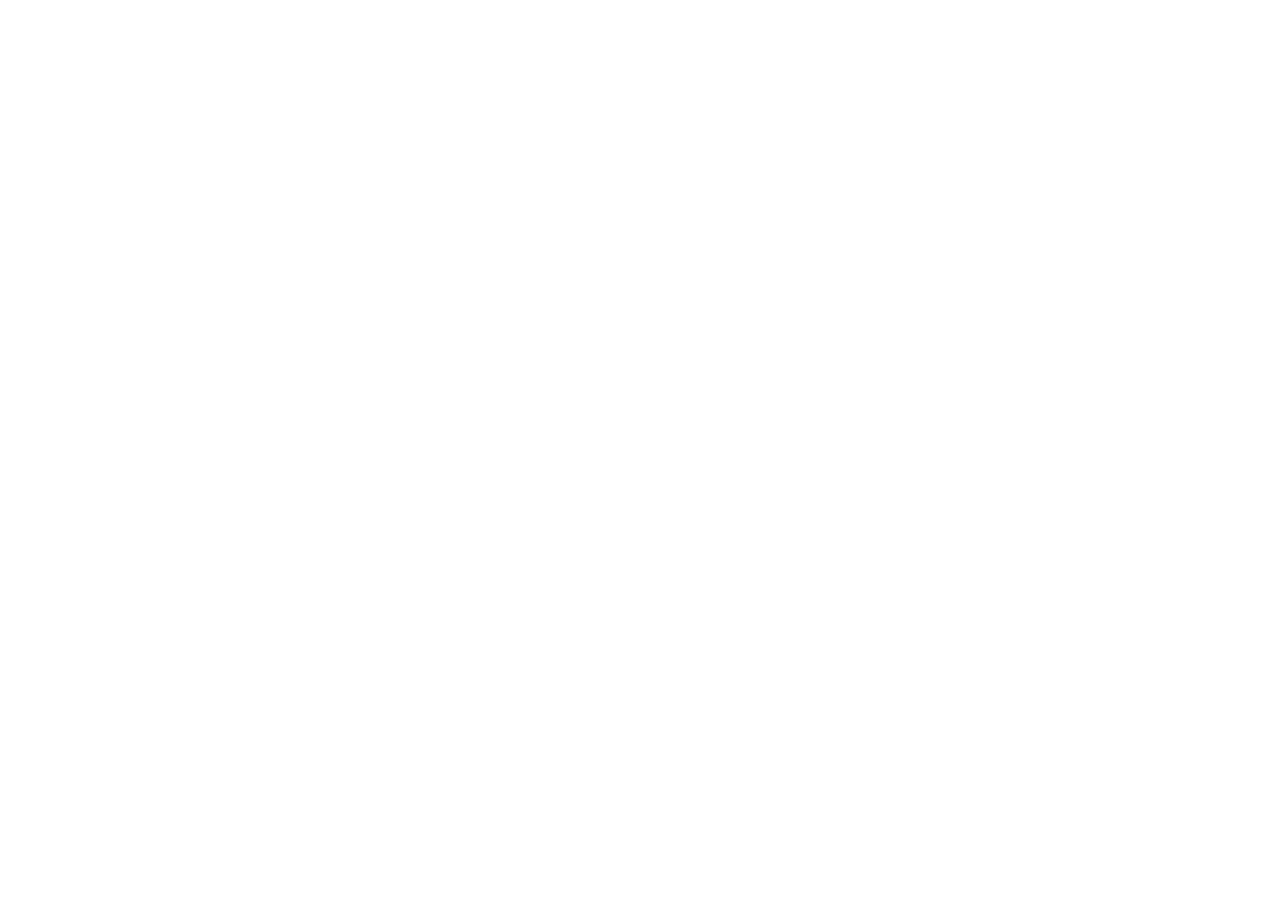
==== index.html @ 24c717ac "index-htmlt" ====
<!DOCTYPE html>
<html lang="en">
<head>
    <meta charset="UTF-8">
    <meta name="viewport" content="width=device-width, initial-scale=1.0">
    <title>first-assignment</title>
</head>
<body>
    
    <header></header>

    <main></main>
    <footer></footer>
    
</body>
</html>
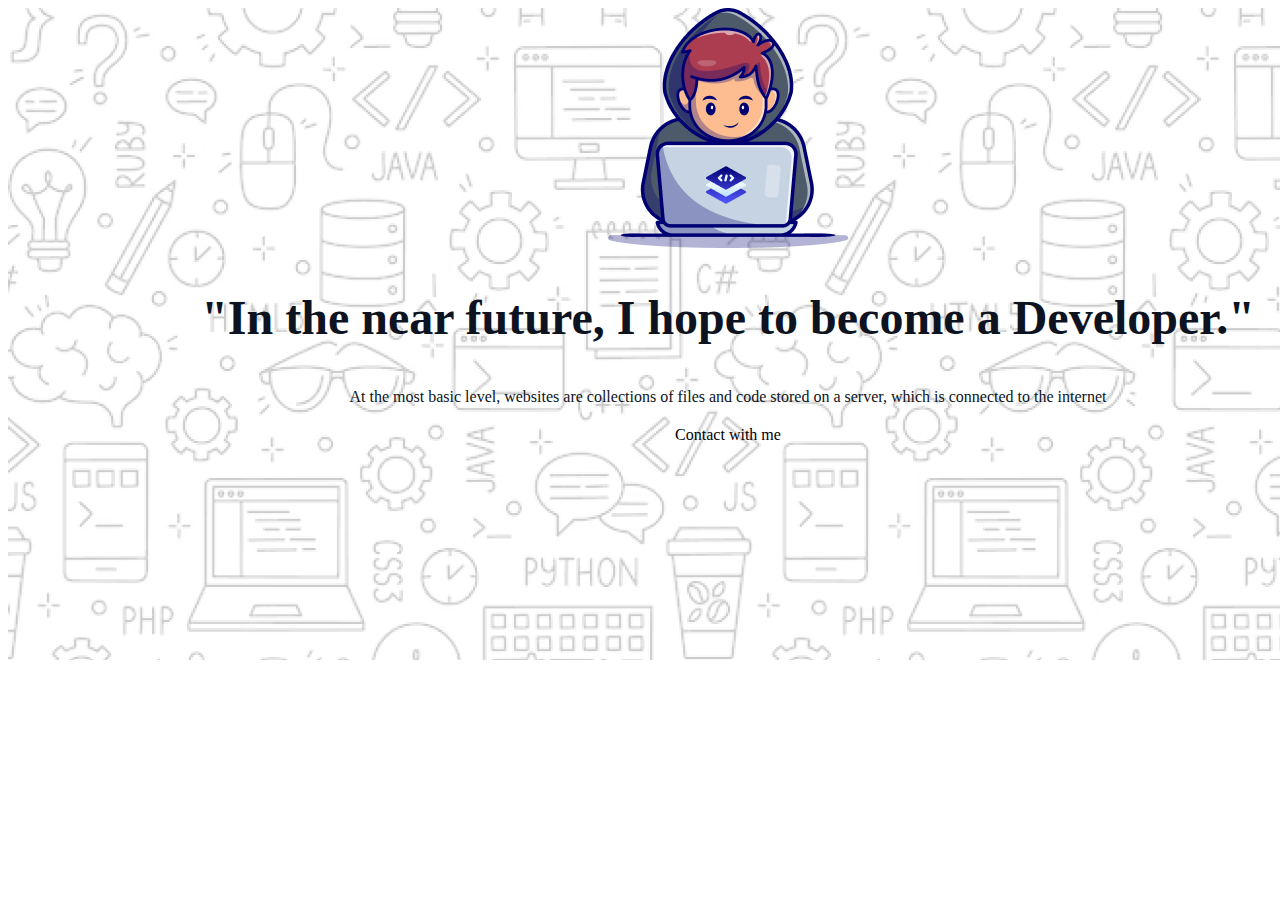
==== commit 250ab3ef: "header part" ====
--- a/index.html
+++ b/index.html
@@ -4,13 +4,38 @@
     <meta charset="UTF-8">
     <meta name="viewport" content="width=device-width, initial-scale=1.0">
     <title>first-assignment</title>
+    <link rel="stylesheet" href="style/styles.css">
 </head>
 <body>
     
-    <header></header>
+    <header>
+
+        <section class="header-container">
+            <div class="hd-content">
+                <div class="header-img">
+                    <img src="assets/Group.png" alt="">
+                </div>
+    
+                <div class="header-text">
+                    <h1 class="wani">"In the near future, I hope to become a Developer."</h1>
+                    <p class="riti">At the most basic level, websites are collections of files and code stored on a server, which is connected to the internet</p>
+                    
+
+                    
+    
+    
+                </div>
+                <div><buttonclass="btn">Contact with me </button></div>
+
+    
+            </div>
+            
+
+        </section>
+    </header>
 
     <main></main>
     <footer></footer>
-    
+
 </body>
 </html>--- a/style/styles.css
+++ b/style/styles.css
@@ -0,0 +1,51 @@
+.header-container{
+    width: 1440px;
+    height: 652px;
+    
+    background-image: url(../assets/Hero-bg.png);
+    background-position: center;
+    background-size: cover;
+    
+}
+.hd-content{
+    display: flex;
+    flex-direction: column;
+    justify-content: center;
+    align-items: center;
+
+}
+ 
+.wani{
+    color: rgb(13, 19, 33);
+font-family: Azeret Mono;
+font-size: 48px;
+font-weight: 800;
+line-height: 68px;
+letter-spacing: 0%;
+text-align: cente
+}
+.riti{
+    color: rgb(13, 19, 33);
+font-family: Azeret Mono;
+font-size: 16px;
+font-weight: 400;
+line-height: 26px;
+letter-spacing: 0%;
+text-align: center;
+}
+
+.btn{
+    
+position: static;
+width: 208px;
+height: 66px;
+border-radius: 8px;
+background: rgb(13, 19, 33);
+color:white;
+margin-top: 35px;
+
+}
+
+/* main */
+
+
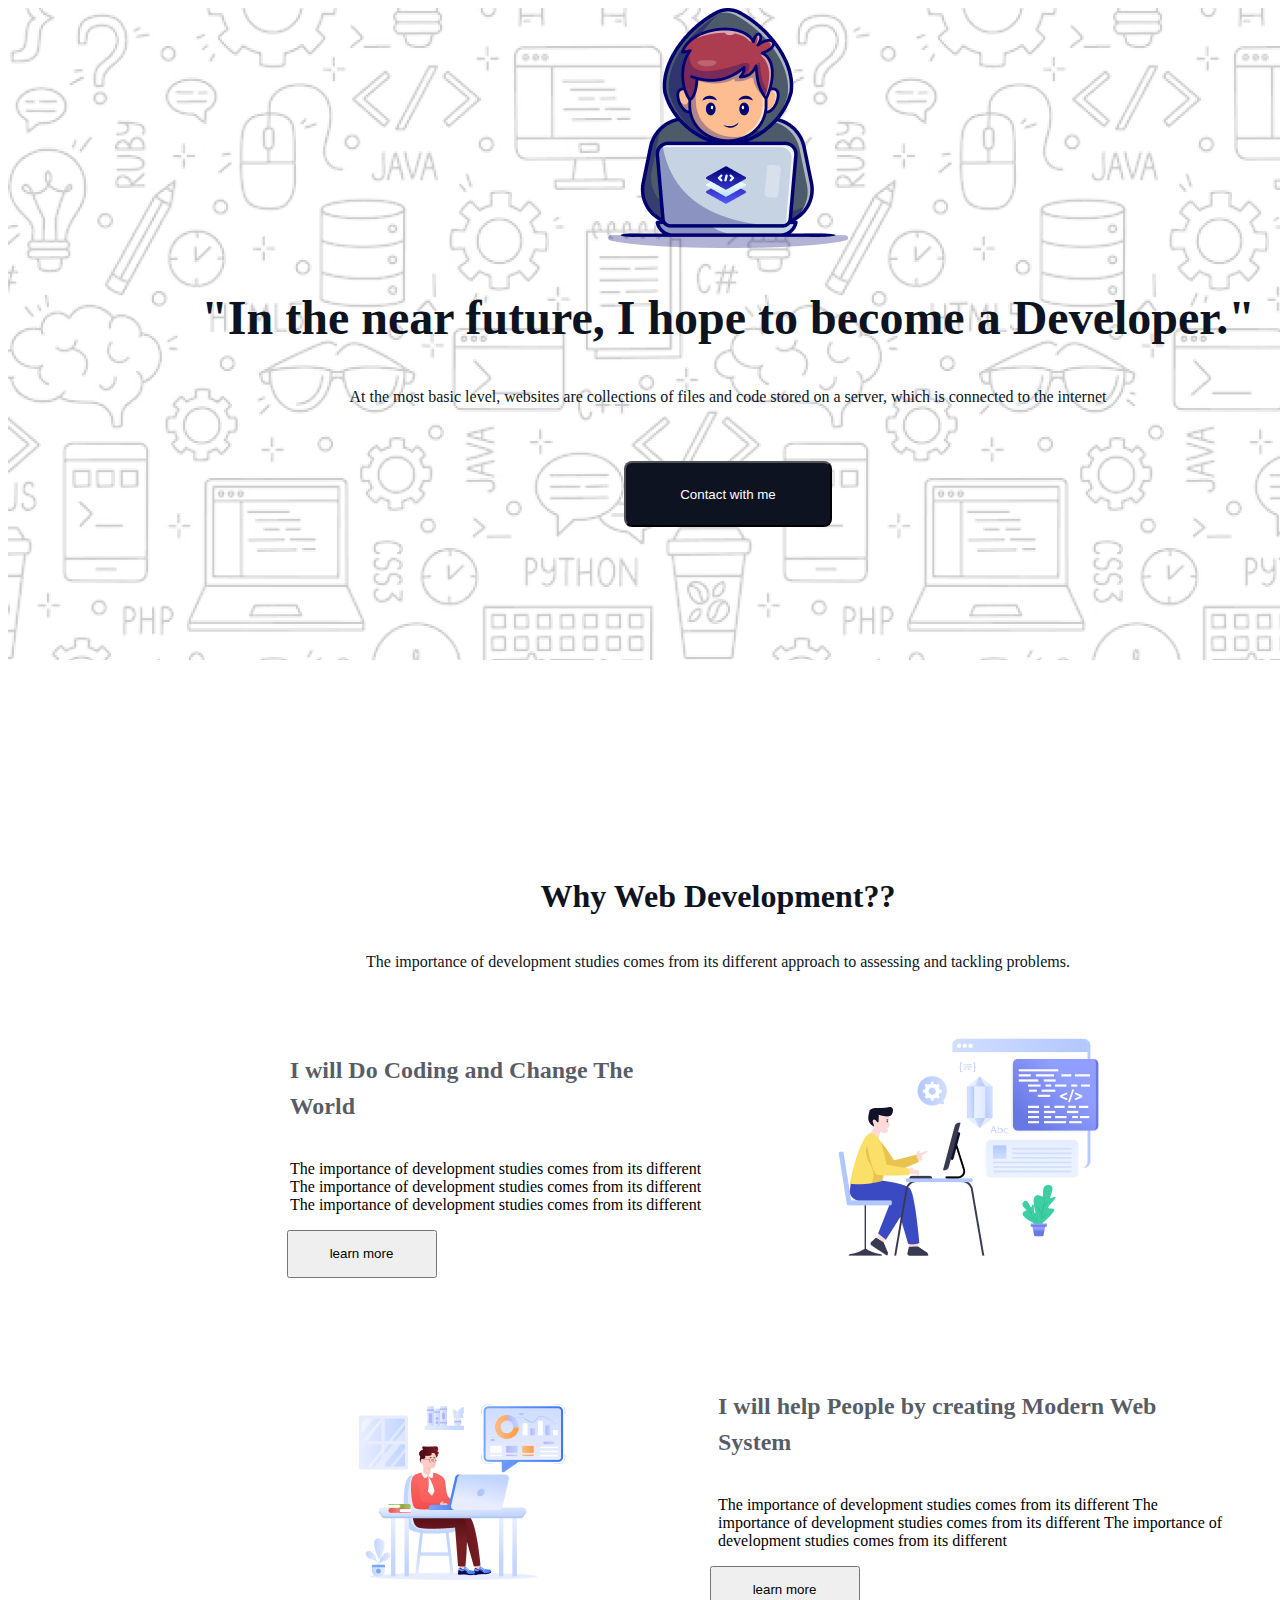
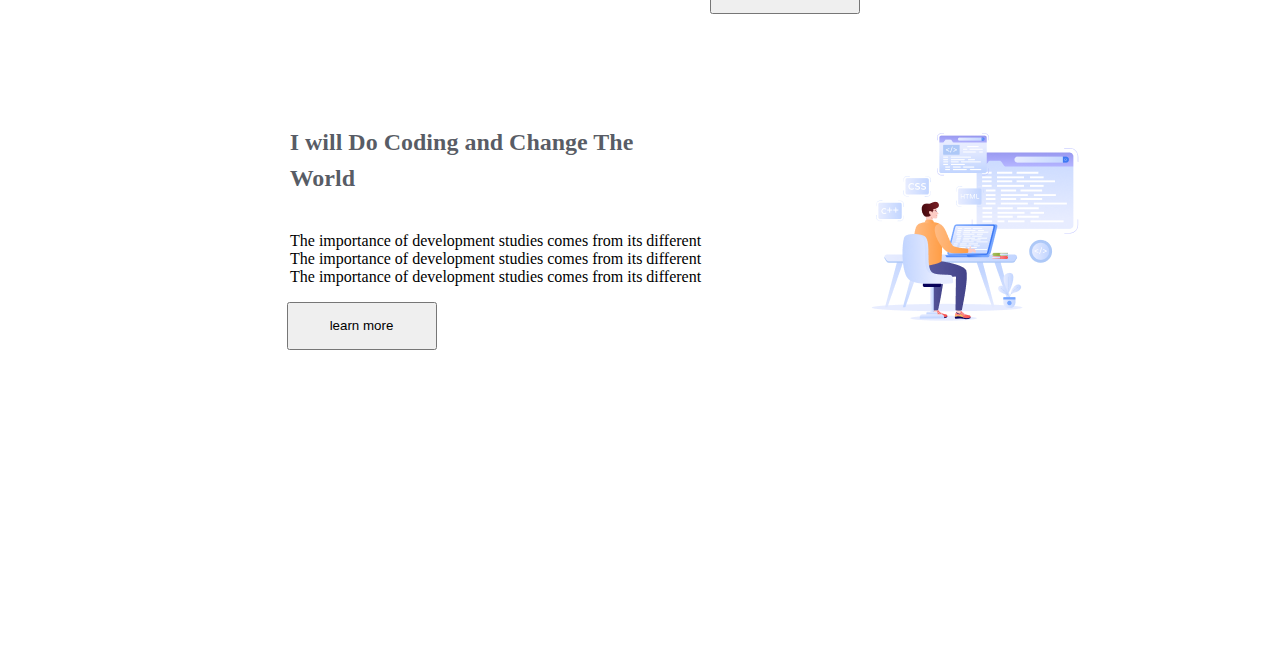
==== commit 5234111c: "main 1st part" ====
--- a/index.html
+++ b/index.html
@@ -25,7 +25,7 @@
     
     
                 </div>
-                <div><buttonclass="btn">Contact with me </button></div>
+                <div><button class="btn">Contact with me </button></div>
 
     
             </div>
@@ -34,7 +34,115 @@
         </section>
     </header>
 
-    <main></main>
+    <main>
+        <section class=" main-start">
+            <div class="development-container">
+                <div class="development-head">
+                    <div><h1 class="moon">Why Web Development??</h1>
+                    </div>
+                    <div><p class="hafsa">The importance of development studies comes from its different approach to assessing and tackling problems.</p>
+                    </div>
+                    
+                    
+                </div>
+
+
+                <div class="development-body">
+                    <div class="development-code">
+                        <div class="dev-code-text">
+                            <h2 class="htext">I will Do Coding and Change  The <br>World</h2>
+                            <p class="ptext">
+                                The importance of development  studies comes from its different 
+                                The importance of development  studies comes from its different 
+                                The importance of development  studies comes from its different  
+                            </p>
+                            <div><button class="btn2">learn more</button></div>
+
+                            
+
+                        </div>
+                        <div class="dev-code-img">
+                            <img src="assets/Layer_1.png" alt="">
+                        </div>
+
+
+                    </div>
+                    <div class="development-body">
+                        <div class="development-code">
+                            <div class="dev-code-text">
+                                <img src="assets/Group 3.png" alt="">
+                                
+    
+                            </div>
+                            <div class="web-code-text">
+                                <h2 class="hweb">I will help People by creating Modern Web System</h2>
+                                <p> The importance of development  studies comes from its different 
+                                    The importance of development  studies comes from its different 
+                                    The importance of development  studies comes from its different  
+                                </p>
+                               <div><button class="btn3">learn more</button></div>
+                                
+                            </div>
+    
+    
+                        </div>
+                        
+                        
+                        <div class="development-body">
+                    <div class="development-code">
+                        <div class="dev-code-text">
+                            <h2 class="htext">I will Do Coding and Change  The <br>World</h2>
+                            <p class="ptext">
+                                The importance of development  studies comes from its different 
+                                The importance of development  studies comes from its different 
+                                The importance of development  studies comes from its different  
+                            </p>
+                            <div><button class="btn2">learn more</button></div>
+
+                            
+
+                        </div>
+                        <div class="dev-code-img">
+                            <img src="assets/Group 4.png" alt="">
+                        </div>
+                    
+
+
+                 
+
+
+
+                </div>
+                
+
+               
+               
+
+
+
+                
+
+
+
+            
+             </div>
+
+
+            
+
+
+
+
+
+
+        </section>
+
+
+        
+        
+
+
+    </main>
     <footer></footer>
 
 </body>
--- a/style/styles.css
+++ b/style/styles.css
@@ -48,4 +48,147 @@
 
 /* main */
 
+.development-container{
+    
+/* border: 2px solid red; */
+position: absolute;
+width: 1140px;
+height: 1393px;
+left: 148px;
+right: 152px;
+top: 857px;
+bottom: 2995px;
 
+}
+.main-start{
+display: flex;
+flex-direction: row;
+justify-content: flex-start;
+align-items: center;
+padding: 80px 97px 80px 97px;
+}
+
+.development-head{
+    display: flex;
+    flex-direction: column;
+    justify-content: center;
+    align-items: center;
+}
+.moon {color: rgb(13, 19, 33);
+font-family: Azeret Mono;
+font-size: 32px;
+font-weight: 800;
+line-height: 37px;}
+
+.hafsa{
+color: rgb(13, 19, 33);
+font-family: Azeret Mono;
+font-size: 16px;
+font-weight: 400;
+}
+
+.development-body{
+    width: 1140px;
+    height: 336px;
+    /* border: 2px solid red; */
+    
+    
+
+
+}
+
+.development-code{
+    /* border: 2px solid red; */
+    display: flex;
+    width: 90%;
+    margin: 0% auto;
+   
+}
+.dev-code-text{
+    width: 50%;
+    /* border: 2px solid red; */
+    height: 336px;
+    display: flex;
+    flex-direction: column;
+    justify-content: center;
+    align-items: center;
+}
+
+.dev-code-img{
+
+    width: 50%;
+   
+    height: 336px;
+    display: flex;
+    flex-direction: column;
+    justify-content: center;
+    align-items: center;
+}
+.ptext{
+    margin-left: 85px;
+    
+}
+.htext{
+color: rgba(13, 19, 33, 0.7);
+font-family: Azeret Mono;
+font-size: 24px;
+font-weight: 700;
+line-height: 36px;
+letter-spacing: 0%;
+text-align: left;
+}
+
+.btn2{
+position: static;
+width: 150px;
+height: 48px;
+display: flex;
+flex-direction: row;
+justify-content: center;
+align-items: center;
+padding: 12px 20px 12px 20px;
+flex: none;
+order: 1;
+flex-grow: 0;
+margin-right: 200px;
+
+}
+
+.web-code-text{
+    width: 50%;
+    /* border: 2px solid red; */
+    height: 336px;
+    display: flex;
+    flex-direction: column;
+    justify-content: center;
+    align-items: center;
+}
+.btn3{
+    position: static;
+width: 150px;
+height: 48px;
+display: flex;
+flex-direction: row;
+justify-content: center;
+align-items: center;
+padding: 12px 20px 12px 20px;
+flex: none;
+order: 1;
+flex-grow: 0;
+margin-right:380px;
+}
+
+.hweb{
+ color: rgba(13, 19, 33, 0.7);
+font-family: Azeret Mono;
+font-size: 24px;
+font-weight: 700;
+line-height: 36px;
+letter-spacing: 0%;
+text-align: left;
+}
+
+
+
+
+
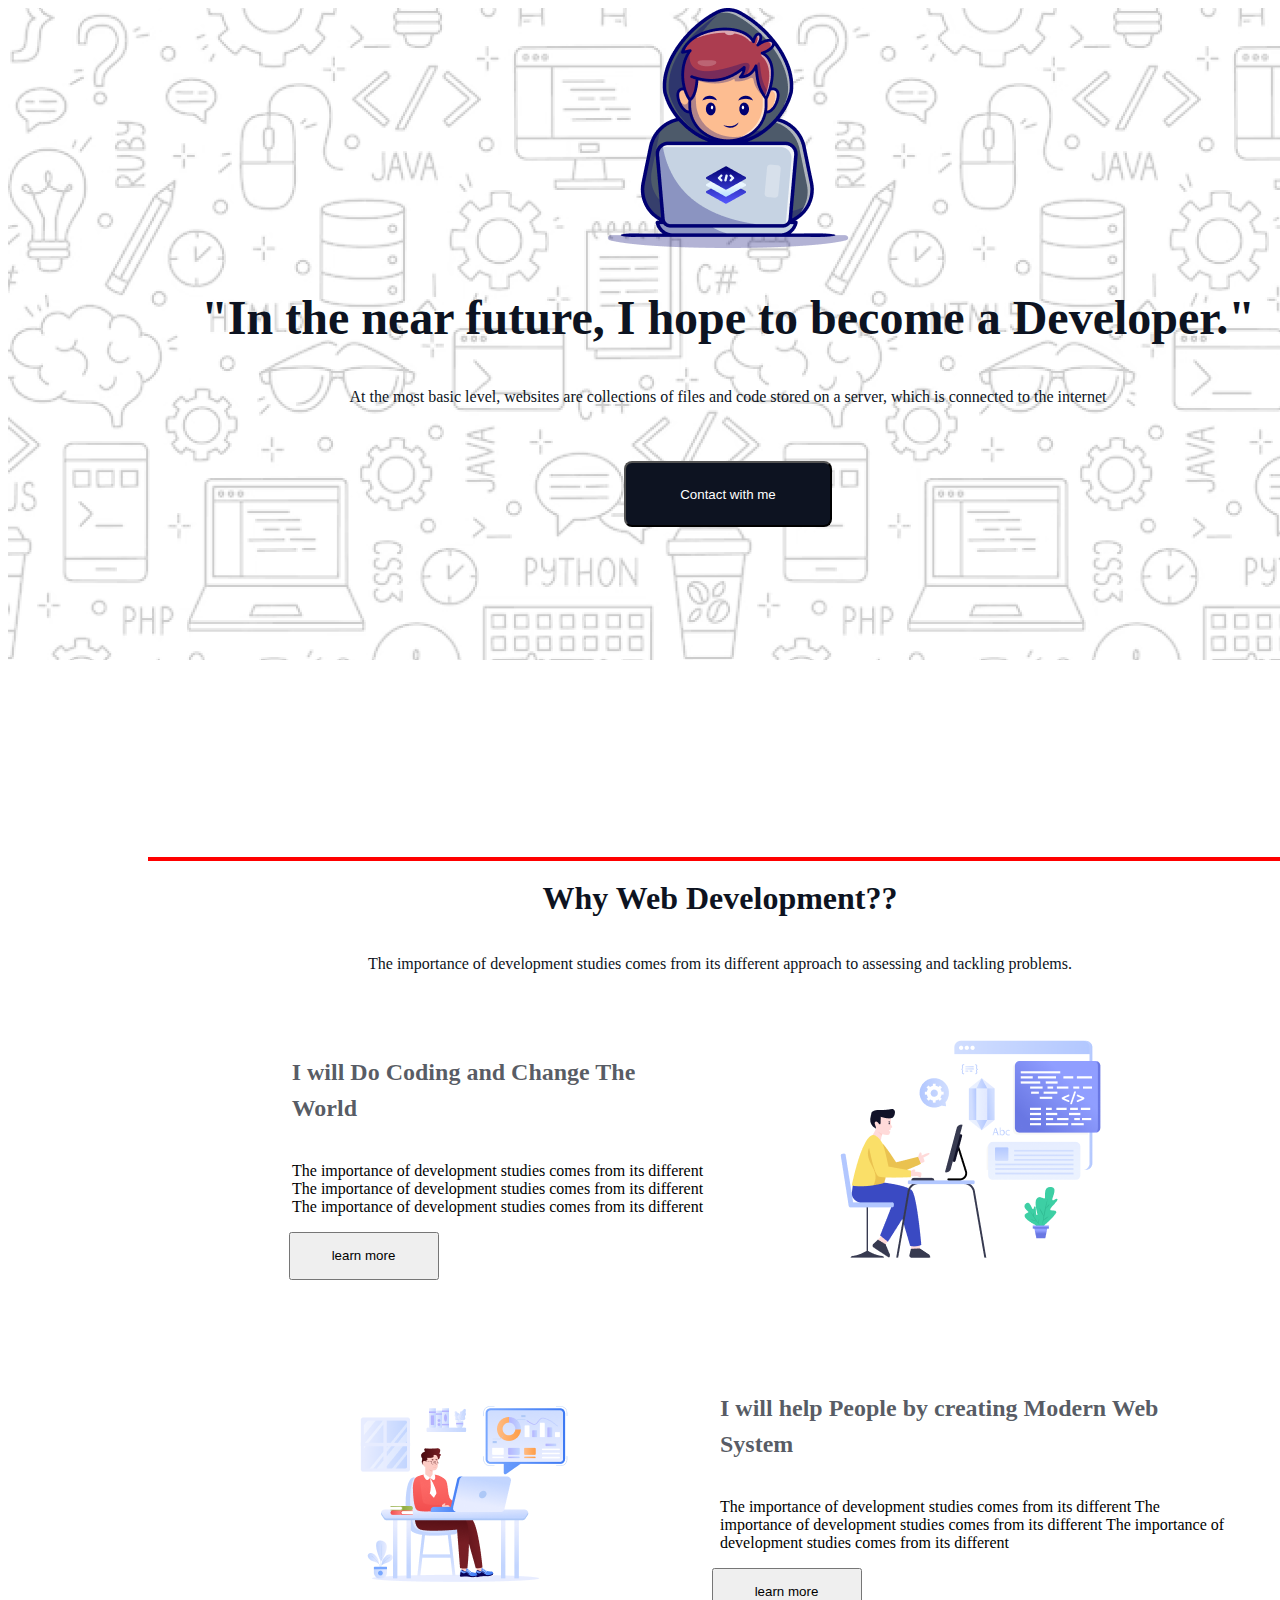
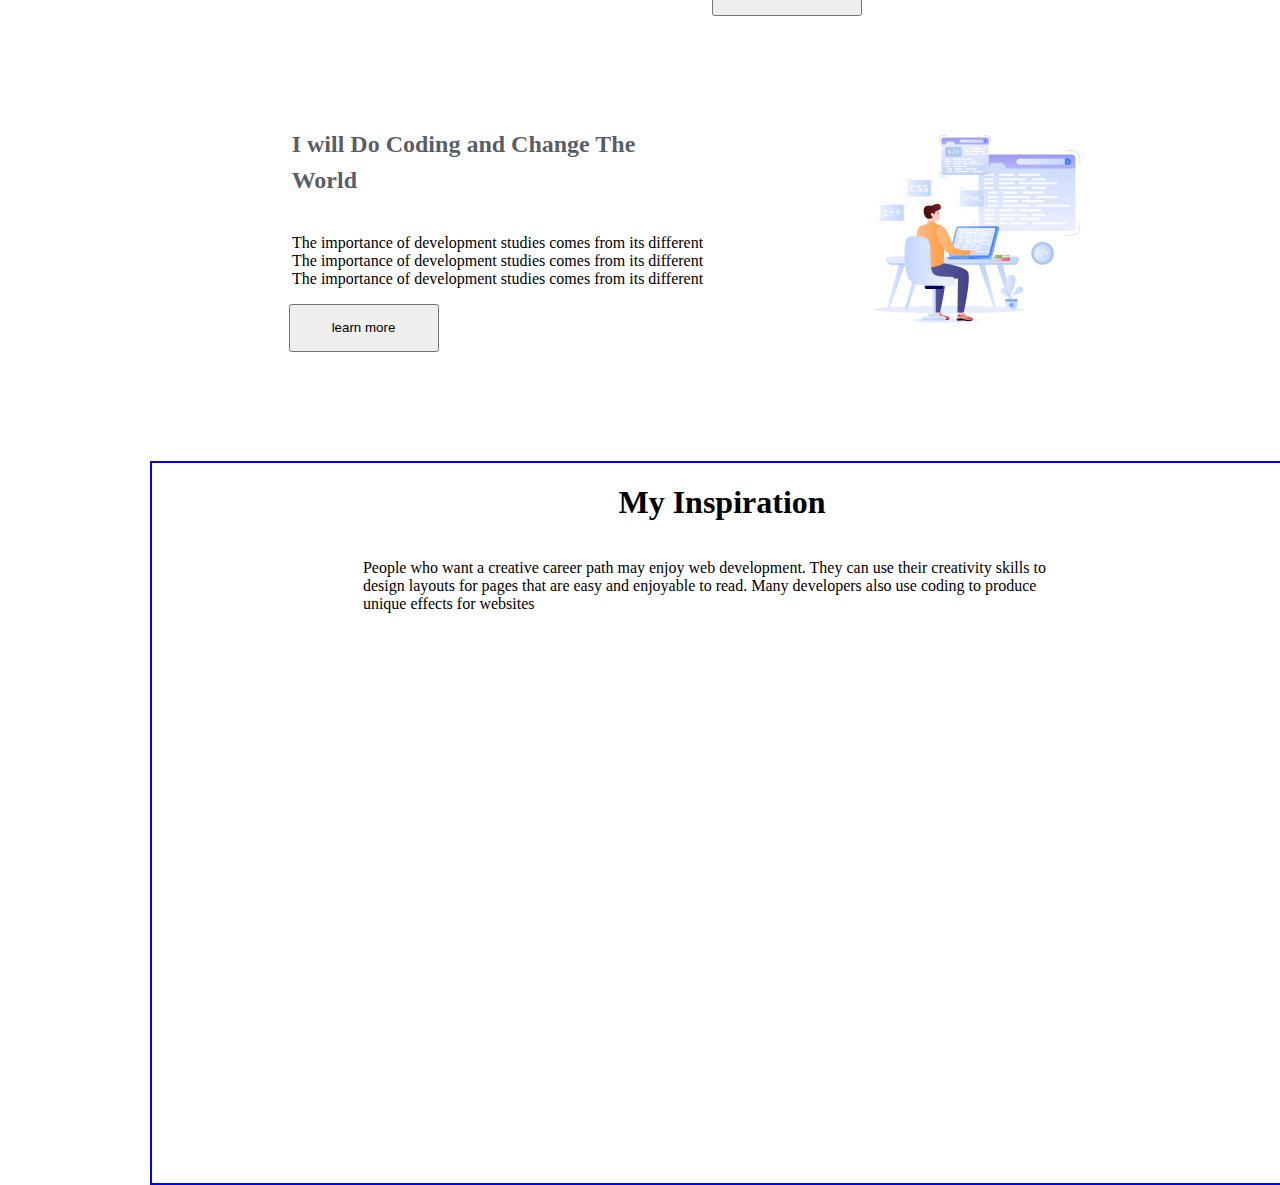
==== commit 59d2dd00: "2nd  part" ====
--- a/index.html
+++ b/index.html
@@ -35,7 +35,7 @@
     </header>
 
     <main>
-        <section class=" main-start">
+        <section class="maain-start">
             <div class="development-container">
                 <div class="development-head">
                     <div><h1 class="moon">Why Web Development??</h1>
@@ -115,35 +115,64 @@
                 </div>
                 
 
-               
-               
 
+           
+           
 
-
-                
-
-
-
-            
-             </div>
 
 
             
 
 
 
+        
+         </div>
+
+        </div>
+
+
+        <div class="second-inspiration-container">
+            <div class="inspiration-container">
+                <div class="inspiration-text">
+                     <div><h1>
+                        My Inspiration
+                     </h1></div>
+                     <div> <p>People who want a creative career path may enjoy web development. They can use their creativity skills to design layouts for pages that are easy and enjoyable to read. Many developers also use coding to produce unique effects for websites</p>
+                     </div>
+                     
+                </div>
+
+                <div> <iframe width="1076" height="550" src="https://www.youtube.com/embed/5O5e0nnVulY?si=J4lyTg7UETL6Ps4b" title="YouTube video player" frameborder="0" allow="accelerometer; autoplay; clipboard-write; encrypted-media; gyroscope; picture-in-picture; web-share" referrerpolicy="strict-origin-when-cross-origin" allowfullscreen></iframe></div>
+
+
+            </div>
+            
 
 
 
-        </section>
+        </div>
+
 
 
         
+
         
 
 
+
+
+    
+
+
+
+    </section>
+    
+    
+
+
     </main>
-    <footer></footer>
+            
+  <footer></footer>
 
 </body>
 </html>--- a/style/styles.css
+++ b/style/styles.css
@@ -50,17 +50,17 @@
 
 .development-container{
     
-/* border: 2px solid red; */
+border: 2px solid red;
 position: absolute;
 width: 1140px;
-height: 1393px;
+/* height: 1393px; */
 left: 148px;
 right: 152px;
 top: 857px;
 bottom: 2995px;
 
 }
-.main-start{
+.maain-start{
 display: flex;
 flex-direction: row;
 justify-content: flex-start;
@@ -188,7 +188,32 @@
 text-align: left;
 }
 
-
-
-
-
+.second-inspiration-container{
+    margin-top: 400px;
+    width: 1140px;
+
+border: 2px solid blue;
+}
+
+.inspiration-text{
+display: flex;
+
+flex-direction: column;
+justify-content: center;
+align-items: center;
+width: 70%;
+ margin: 0% auto;
+   
+
+}
+
+.inspiration-container{
+    display: flex;
+    flex-direction: column;
+justify-content: center;
+align-items: center;
+
+    width: 90%;
+
+ margin: 0% auto;
+}
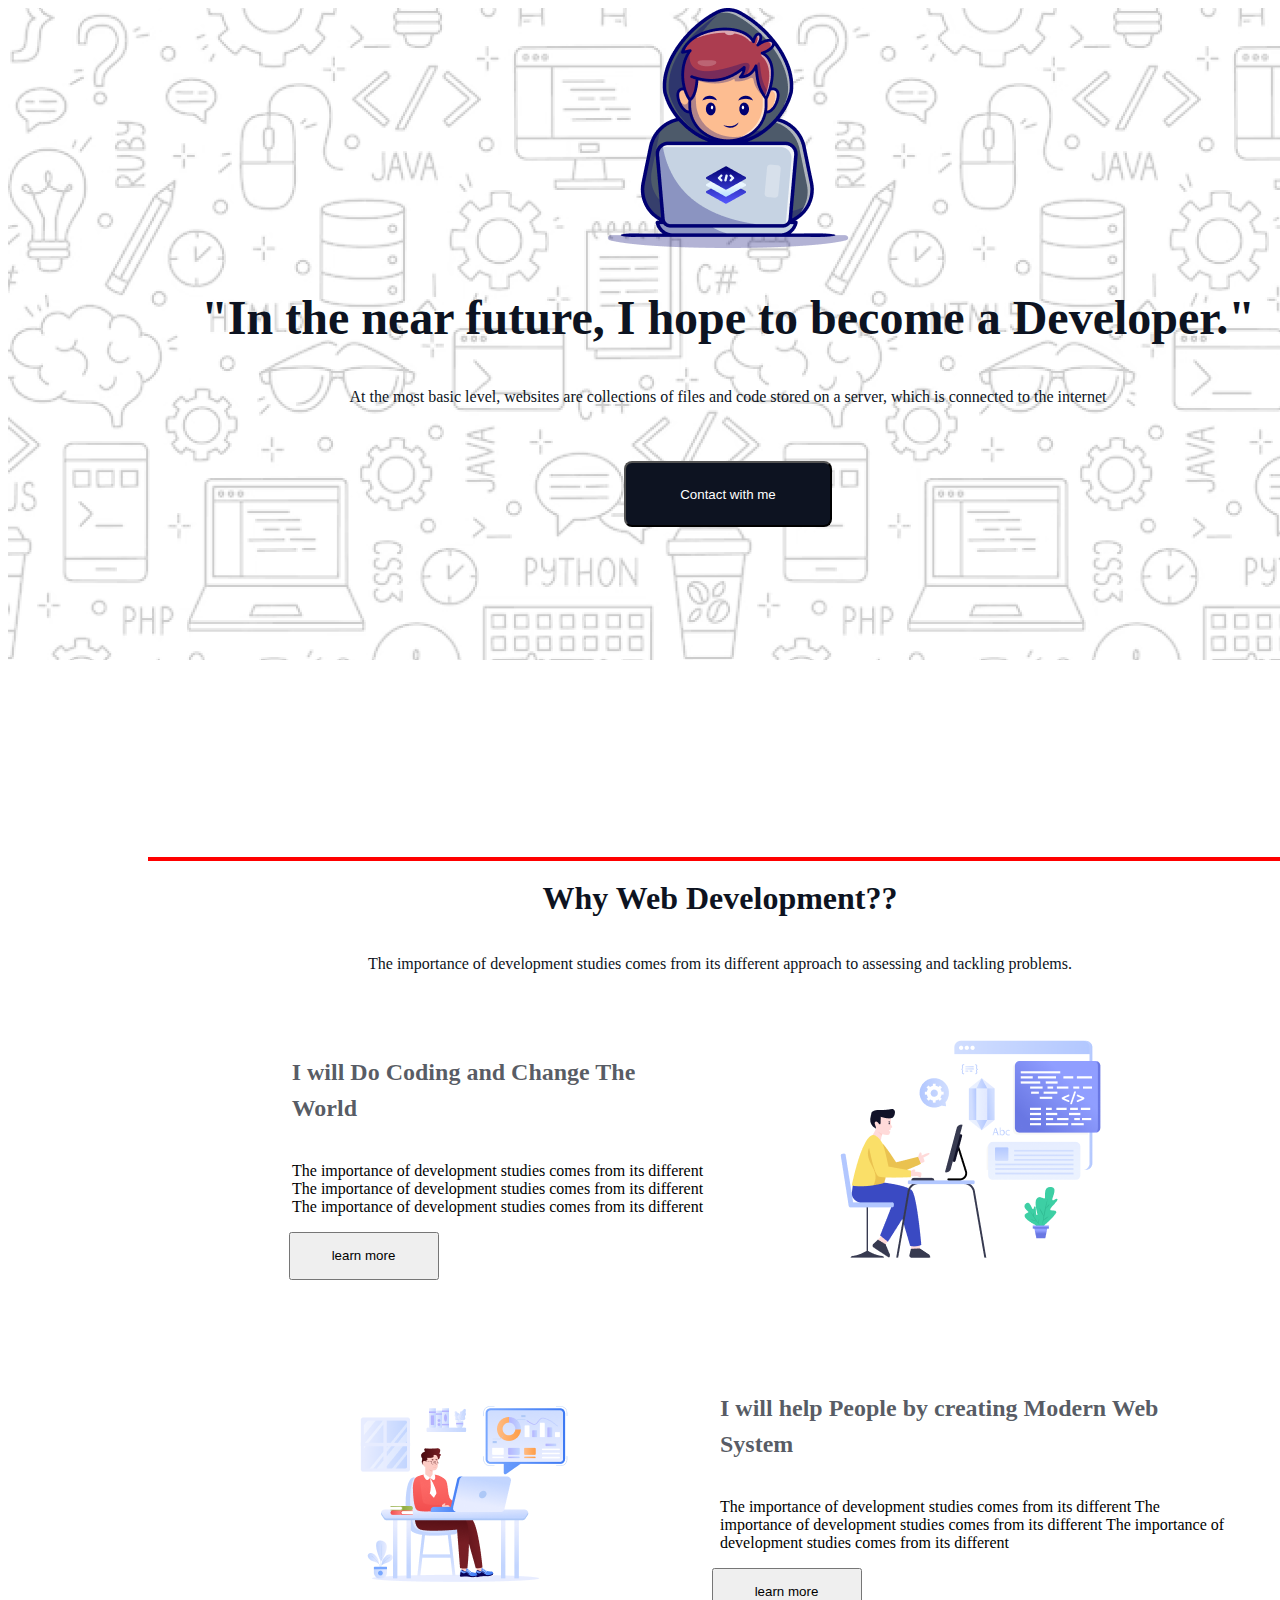
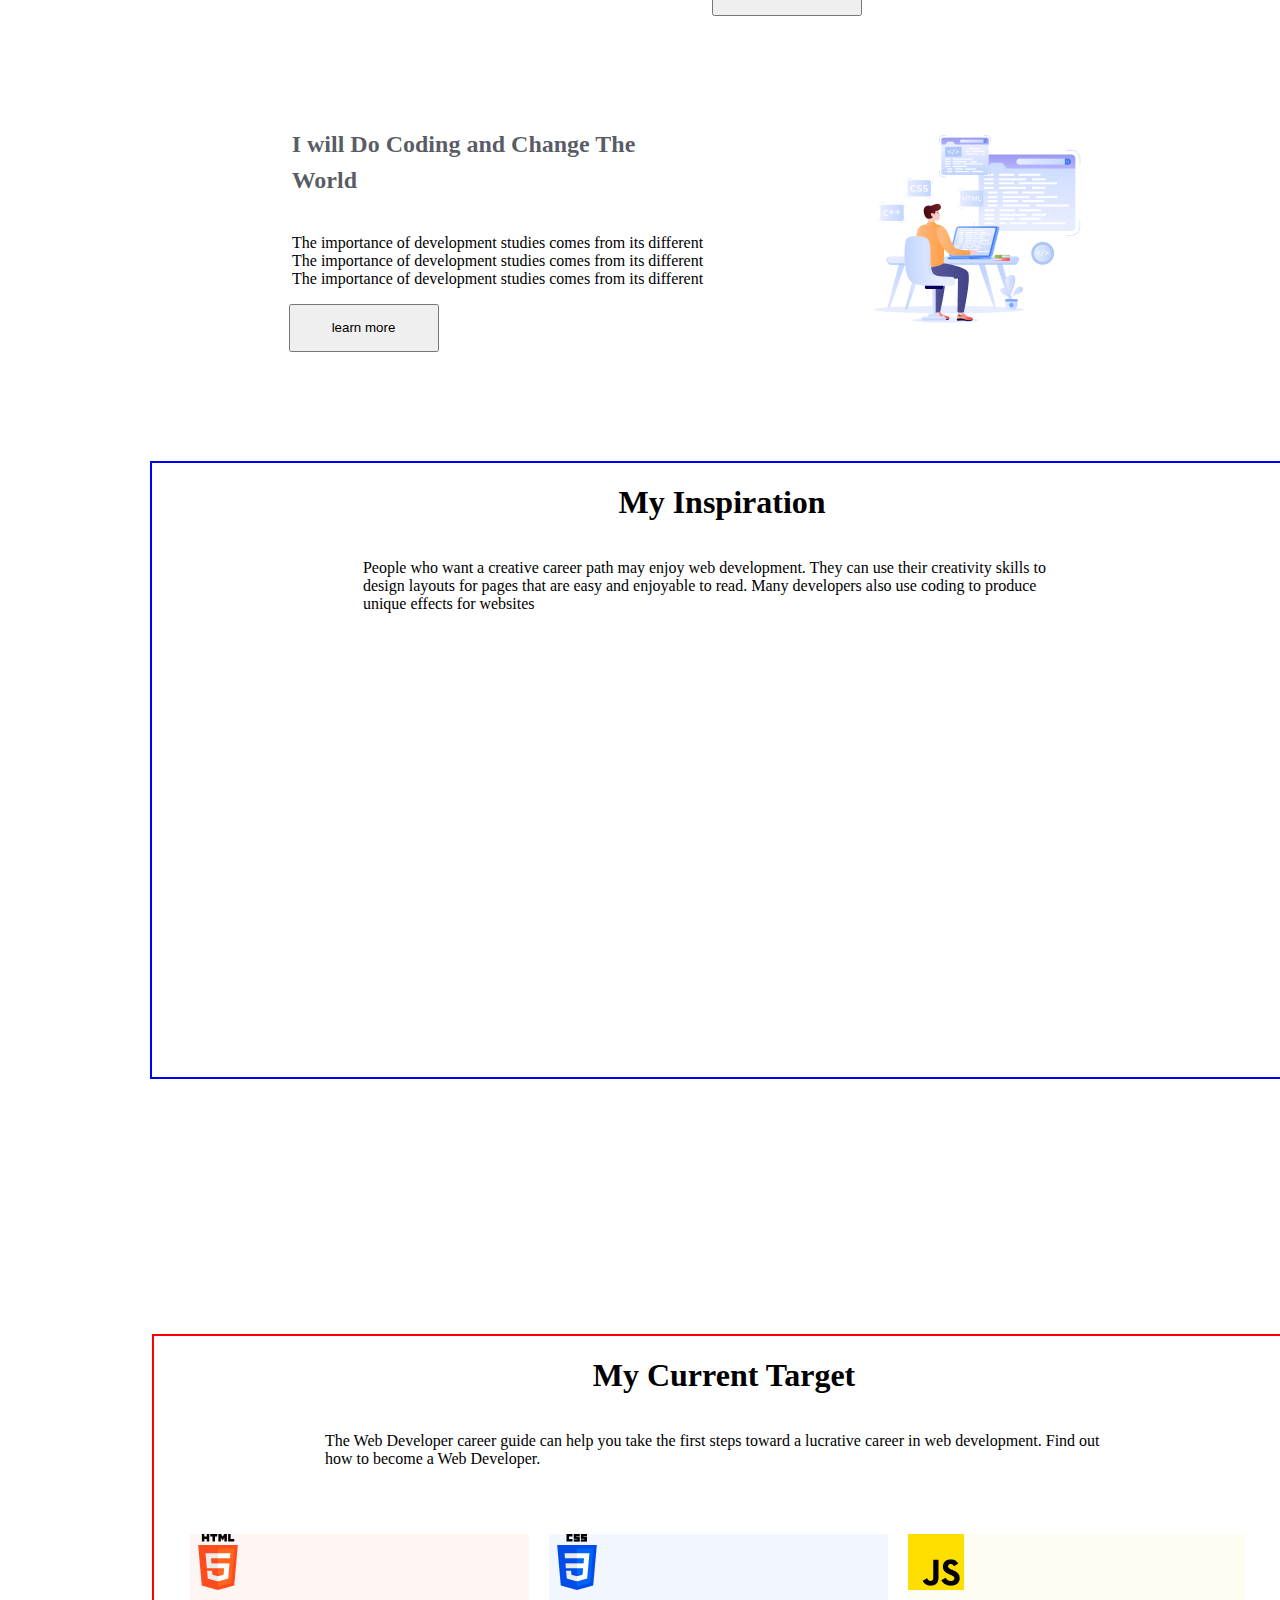
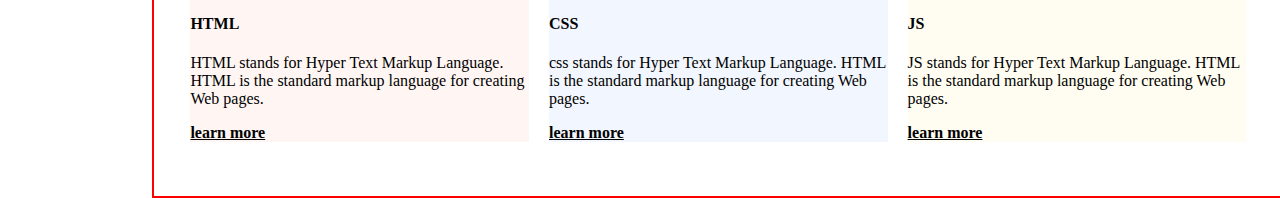
==== commit 27bdc896: "3rd  part" ====
--- a/index.html
+++ b/index.html
@@ -146,6 +146,52 @@
 
 
             </div>
+
+
+            <div class="third-my-target">
+                <div class="my-targer-container">
+                    <div class="my-targer-text">
+                        <div><h1>My Current Target</h1></div>
+                        <div><p>The Web Developer career guide can help you take the first steps toward a lucrative career in web development. Find out how to become a Web Developer.</p></div>
+
+                        
+
+                    </div>
+
+
+
+                    <div class="target-skill-container">
+                        <div class="skill1">
+                            <img src="assets/html.png" alt="">
+                            <h4 class="skill-title"> HTML</h4>
+                            <p class="skill-description"> HTML stands for Hyper Text Markup Language. HTML is the standard markup language for creating Web pages.</p>
+                            <a class="learn" href="learn more">learn more</a>
+
+                        </div>
+                        <div class="skill2">
+                            <img src="assets/css.png" alt="">
+                            <h4 class="skill-title">CSS</h4>
+                            <p class="skill-description">css stands for Hyper Text Markup Language. HTML is the standard markup language for creating Web pages.</p>
+                            <a class="learn" href="learn more">learn more</a>
+                        </div>
+                        <div class="skill3">
+                            <img src="assets/js.png" alt="">
+                            <h4 class="skill-title">JS</h4>
+                            <p class="skill-description">JS stands for Hyper Text Markup Language. HTML is the standard markup language for creating Web pages.</p>
+                            <a class="learn" href="learn more">learn more</a>
+                        </div>
+
+
+                    </div>
+
+                </div>
+
+
+
+            </div>
+
+
+            <!-- <div class="need-support"></div> -->
             
 
 
--- a/style/styles.css
+++ b/style/styles.css
@@ -191,6 +191,7 @@
 .second-inspiration-container{
     margin-top: 400px;
     width: 1140px;
+    height: 614px;
 
 border: 2px solid blue;
 }
@@ -217,3 +218,57 @@
 
  margin: 0% auto;
 }
+
+
+/* 3rd-my-target-part */
+
+.third-my-target{
+    margin-top: 151px;
+    width: 1140px;
+    height: 460px;
+    border: 2px solid red;
+
+}
+.my-targer-text{
+display: flex;
+
+flex-direction: column;
+justify-content: center;
+align-items: center;
+width: 70%;
+ margin: 0% auto;
+
+}
+.target-skill-container{
+   margin-top:50px;
+    display: flex;
+    width: 99%;
+    margin: 0%, auto;
+    gap: 20px;
+    flex-direction: row;
+    justify-content: center;
+    align-items: center;
+}
+.skill1{
+    width: 30%;
+    /* border:  2px solid red; */
+    background-color: rgba(255, 76, 30, 0.05);;
+      
+}
+.skill2{
+    width: 30%;
+    /* border:  2px solid red; */
+    background-color: rgba(0, 76, 232, 0.05);;
+    
+}
+.skill3{
+    width: 30%;
+    /* border:  2px solid red; */
+    background-color: rgba(255, 223, 0, 0.05);
+    
+}
+.learn{
+    color: black;
+    font-weight: bold;
+}
+
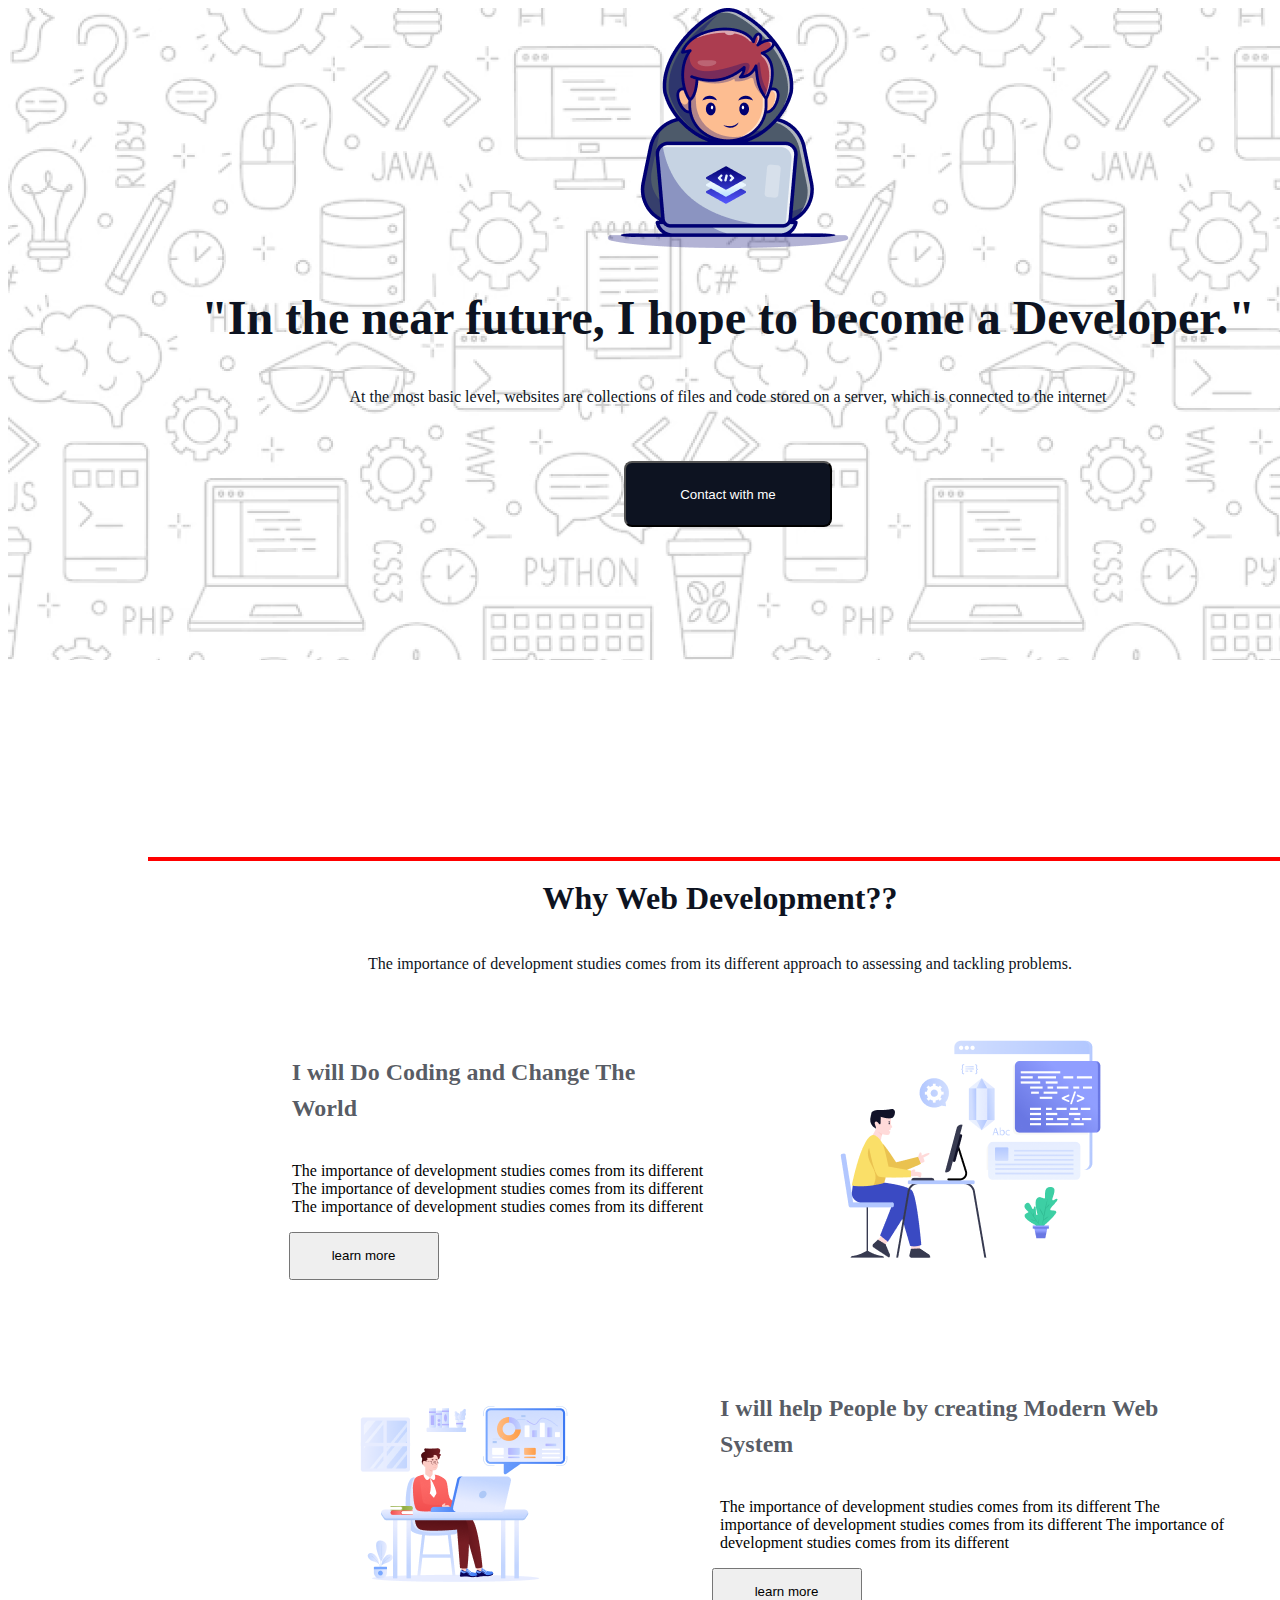
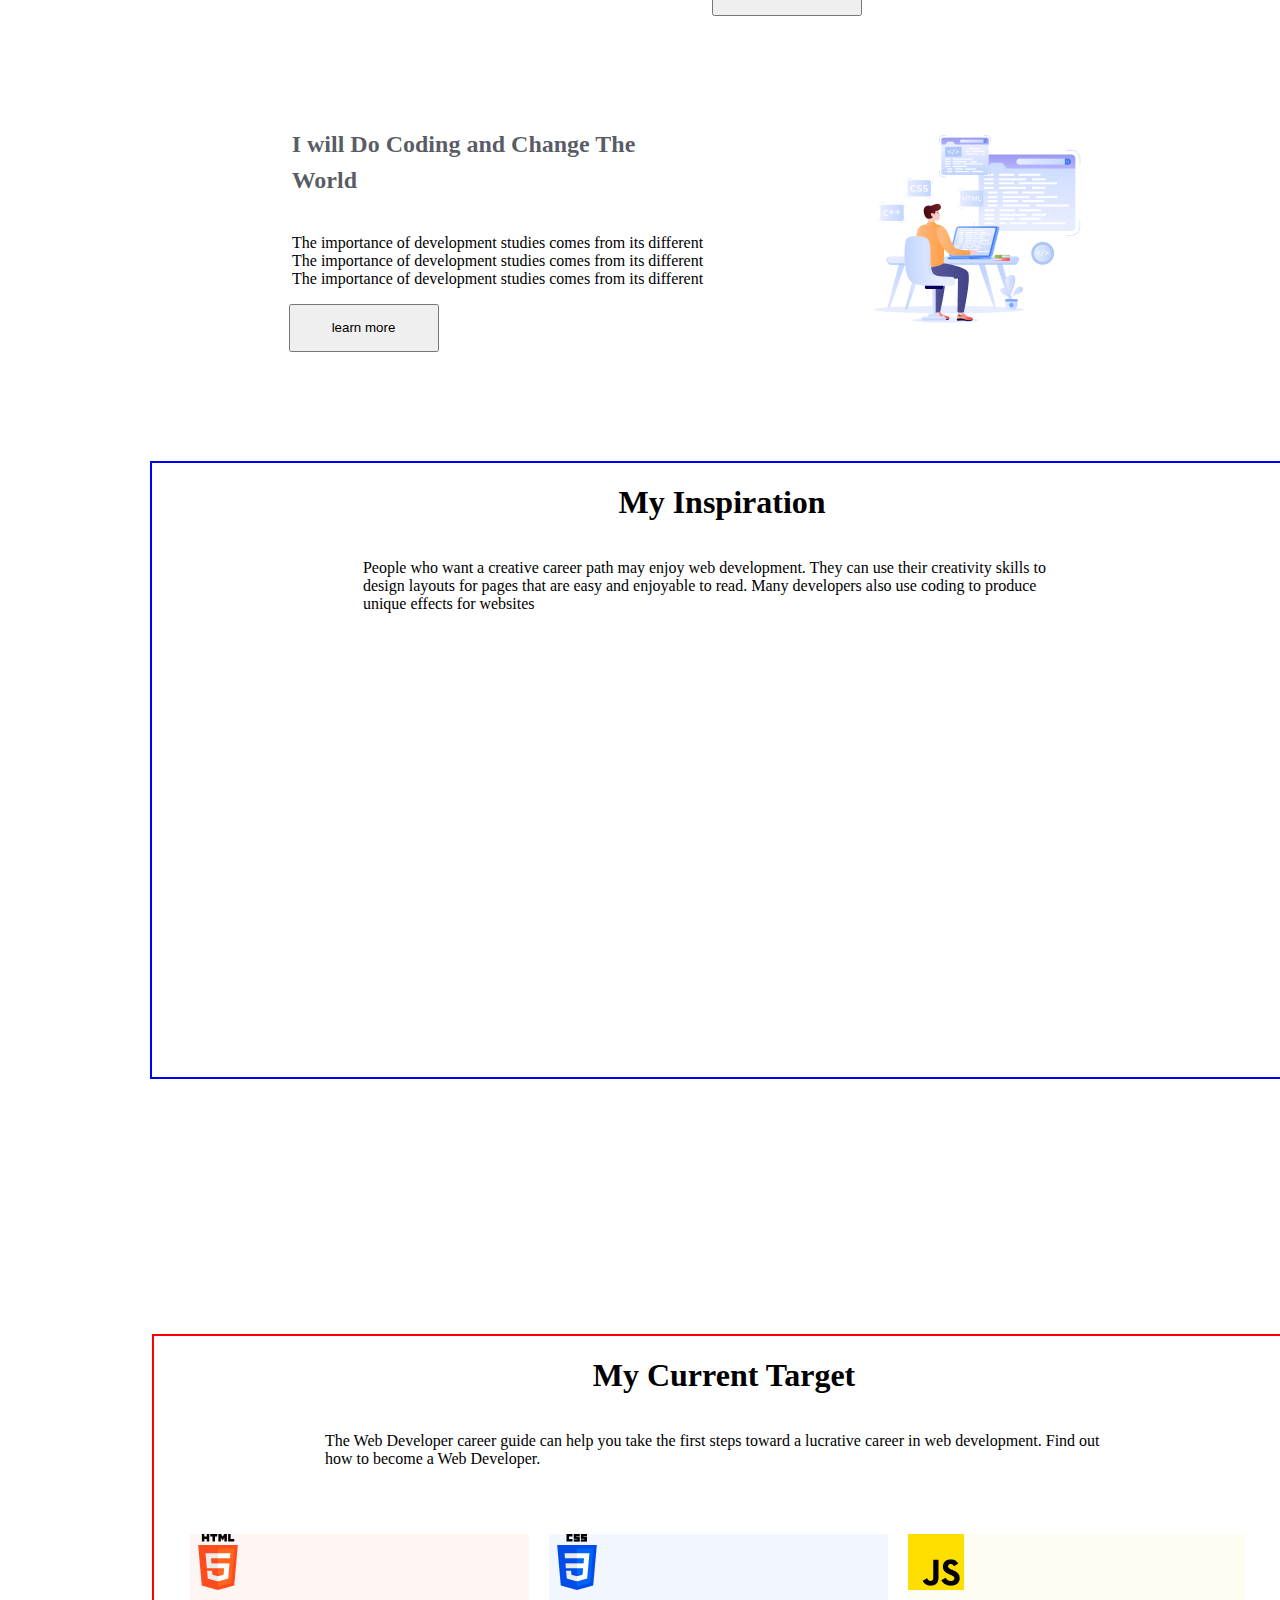
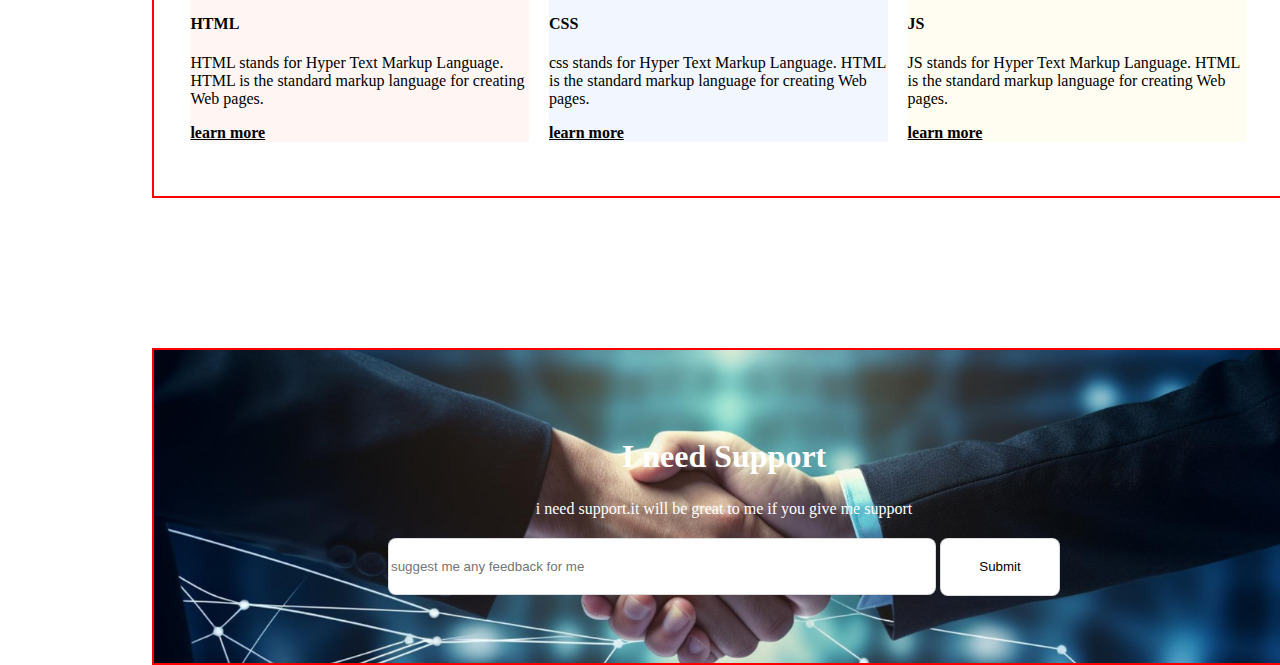
==== commit b5783c97: "4th  part" ====
--- a/index.html
+++ b/index.html
@@ -191,7 +191,33 @@
             </div>
 
 
-            <!-- <div class="need-support"></div> -->
+            <div class=" fourth-need-support">
+
+                <div class="need-support-container">
+                    <div class="need-support-text">
+                        <h1> I need Support</h1>
+                        <p> i need support.it will be great to me if you give me support</p>
+
+
+
+                    </div>
+
+                    <div>
+                        <input class="subin" type="text" id="p" name="p" placeholder="suggest me any feedback for me">
+                        <input class="sub" type="submit">
+                        
+                    </div>
+
+
+
+                </div>
+
+
+
+
+
+
+            </div>
             
 
 
--- a/style/styles.css
+++ b/style/styles.css
@@ -272,3 +272,68 @@
     font-weight: bold;
 }
 
+.need-support-container{
+    margin-top:150px;
+    width: 1140px;
+    height: 313px;
+    border: 2px solid red;
+    background-image: url(../assets/handshake.jpg);
+    background-repeat: no-repeat;
+    background-position: center;
+    background-size: cover;
+    
+
+    
+
+
+
+}
+.need-support-container{
+    display: flex;
+    flex-direction: column;
+    justify-content: center;
+    align-items: center;
+}
+.subin{
+    position: static;
+width: 548px;
+height: 57px;
+
+box-sizing: border-box;
+border: 1px solid rgba(13, 19, 33, 0.15);
+border-radius: 8px;
+
+background: rgb(255, 255, 255);
+
+}
+.sub{
+    width: 120px;
+    height: 58px;
+    box-sizing: border-box;
+border: 1px solid rgba(13, 19, 33, 0.15);
+border-radius: 8px;
+
+background: rgb(255, 255, 255);
+
+}
+
+.need-support-text h1{
+    color: rgb(255, 255, 255);
+font-family: Azeret Mono;
+font-size: 32px;
+font-weight: 700;
+line-height: 36px;
+letter-spacing: 0%;
+text-align: center;
+
+}
+
+.need-support-text p{
+color: rgb(255, 255, 255);
+font-family: Azeret Mono;
+font-size: 16px;
+font-weight: 400;
+line-height: 26px;
+letter-spacing: 0%;
+text-align: center;
+}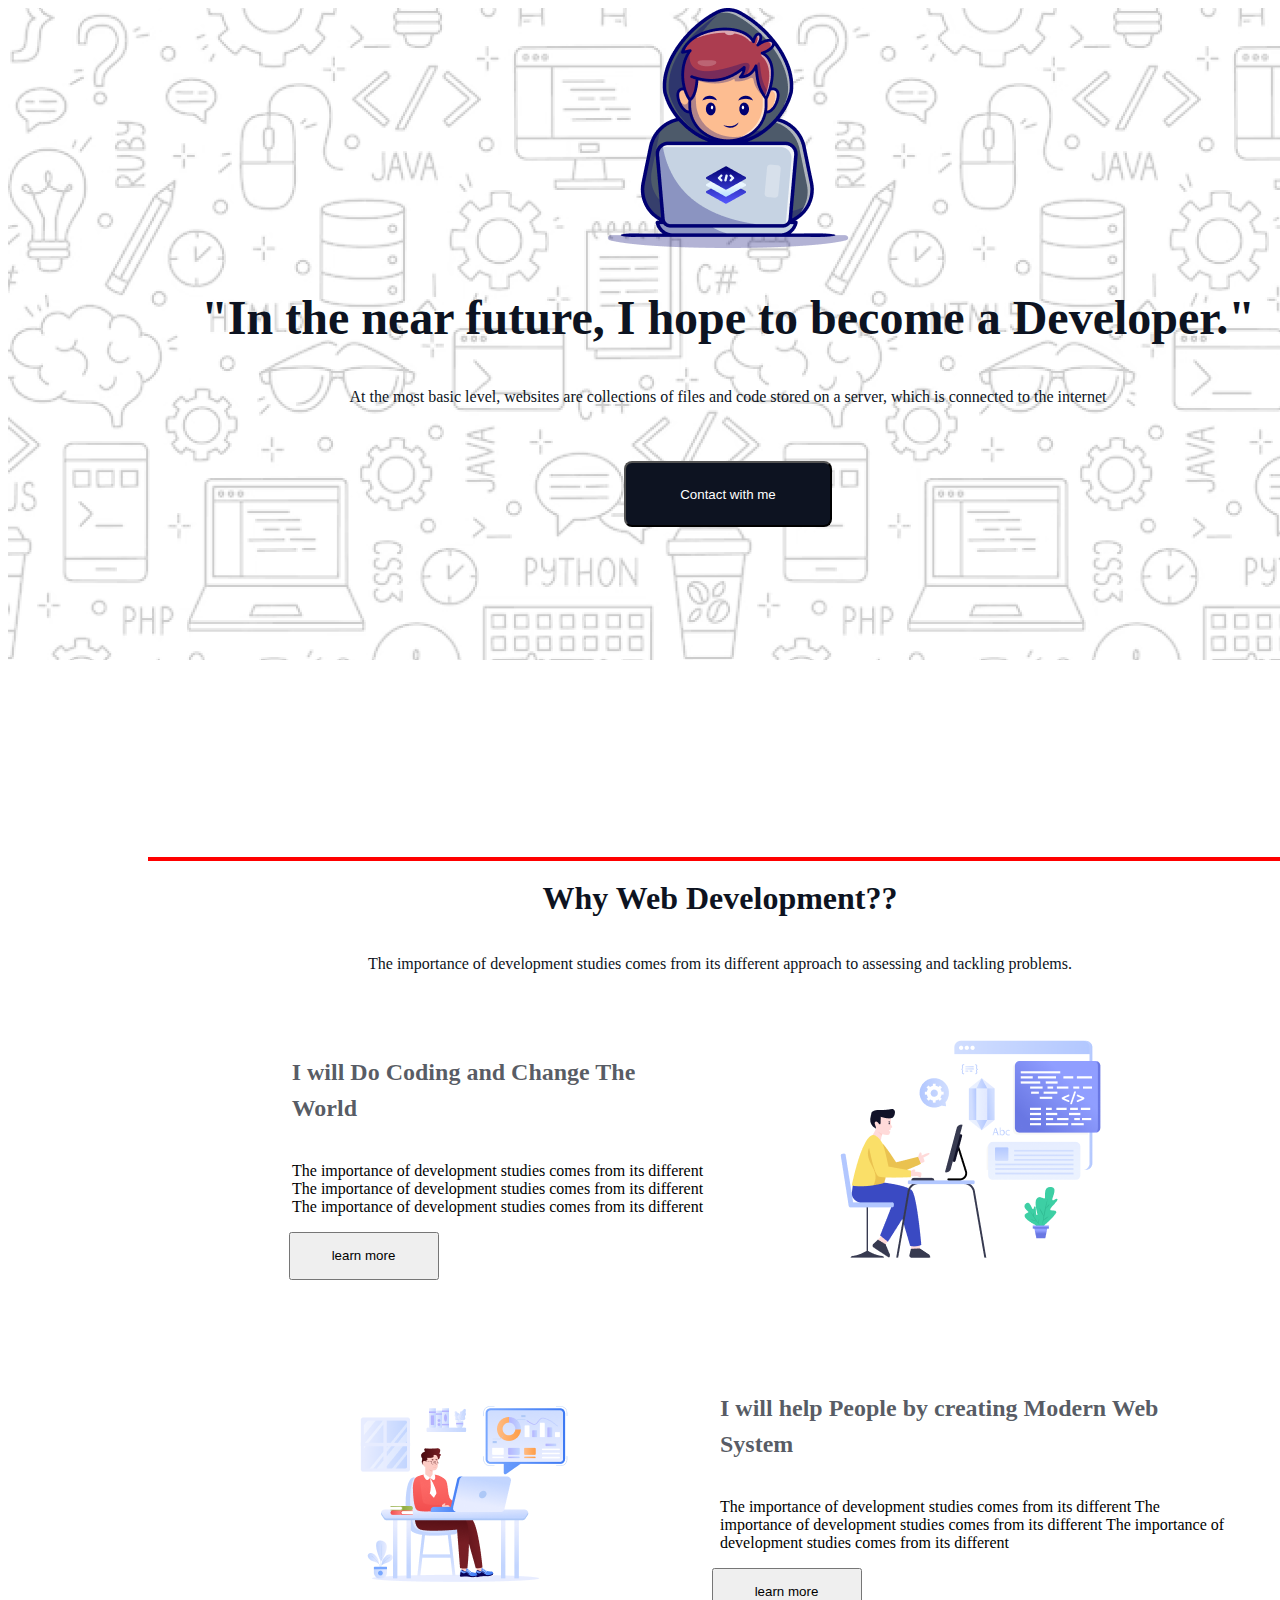
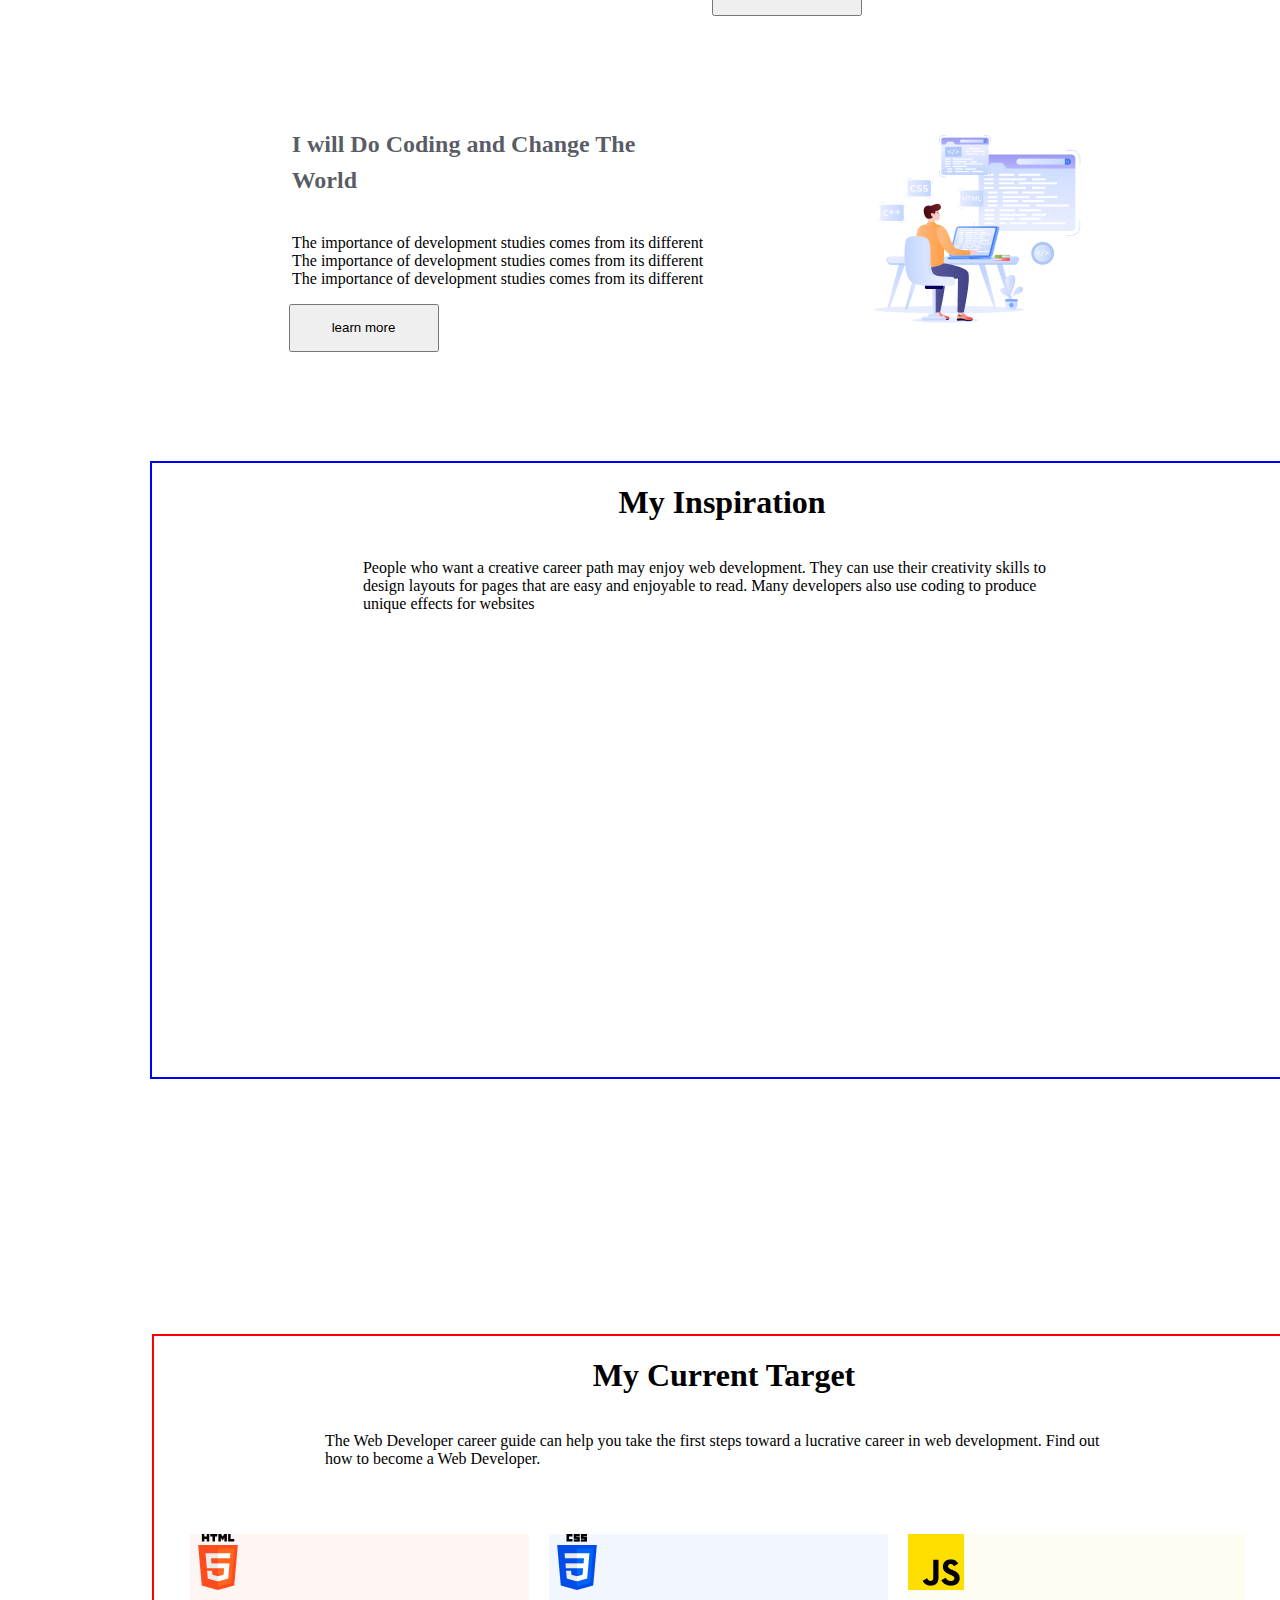
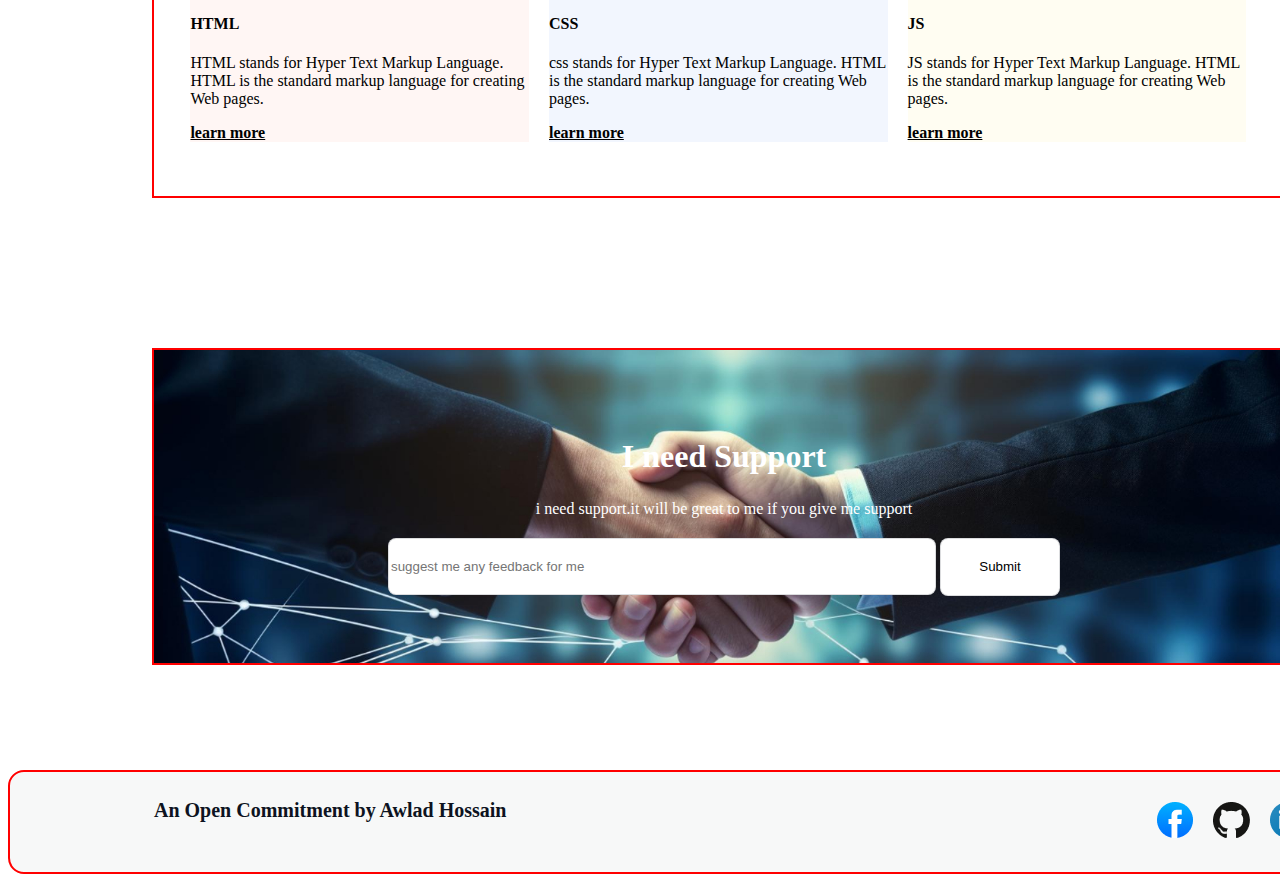
==== commit 42be37aa: "5th  part" ====
--- a/index.html
+++ b/index.html
@@ -244,7 +244,24 @@
 
     </main>
             
-  <footer></footer>
+  <footer>
+     <div class="last-container">
+        <div class="last-part-text"> <h4>An Open Commitment by Awlad Hossain</h4></div>
+        <div class="last-part-icon">
+            <div> 
+                <a href="https://edu.gcfglobal.org/en/facebook101/what-is-facebook/1/"><img src="assets/facebook.png" alt=""></a>
+                </div>
+            <div>
+                <a href="https://blog.hubspot.com/website/what-is-github-used-for"><img src="assets/github.png" alt=""></a>
+                </div>
+            <div> 
+                <a href="https://www.techtarget.com/whatis/definition/LinkedIn"> <img src="assets/linkedin-icon 1.png" alt=""></a>
+                </div>
+
+        </div>
+        
+    </div>
+  </footer>
 
 </body>
 </html>--- a/style/styles.css
+++ b/style/styles.css
@@ -336,4 +336,38 @@
 line-height: 26px;
 letter-spacing: 0%;
 text-align: center;
-}+}
+
+.last-container{
+    margin-top: 3150px;
+    width: 1440px;
+    height: 100px;
+    border: 2px solid red;
+    display: flex;
+    justify-content: space-between;
+    border-radius: 16px;
+background: rgba(13, 19, 33, 0.03);
+
+
+
+    
+}
+.last-part-icon{
+    display: flex;
+    flex-direction: row;
+    justify-content: center;
+    align-items: center;
+    gap: 20px;
+    margin-right: 10%;
+   
+}
+.last-part-text{
+    color: rgb(13, 19, 33);
+font-family: Azeret Mono;
+font-size: 20px;
+font-weight: 600;
+line-height: 23px;
+letter-spacing: 0%;
+text-align: center;
+margin-left: 10%;
+}
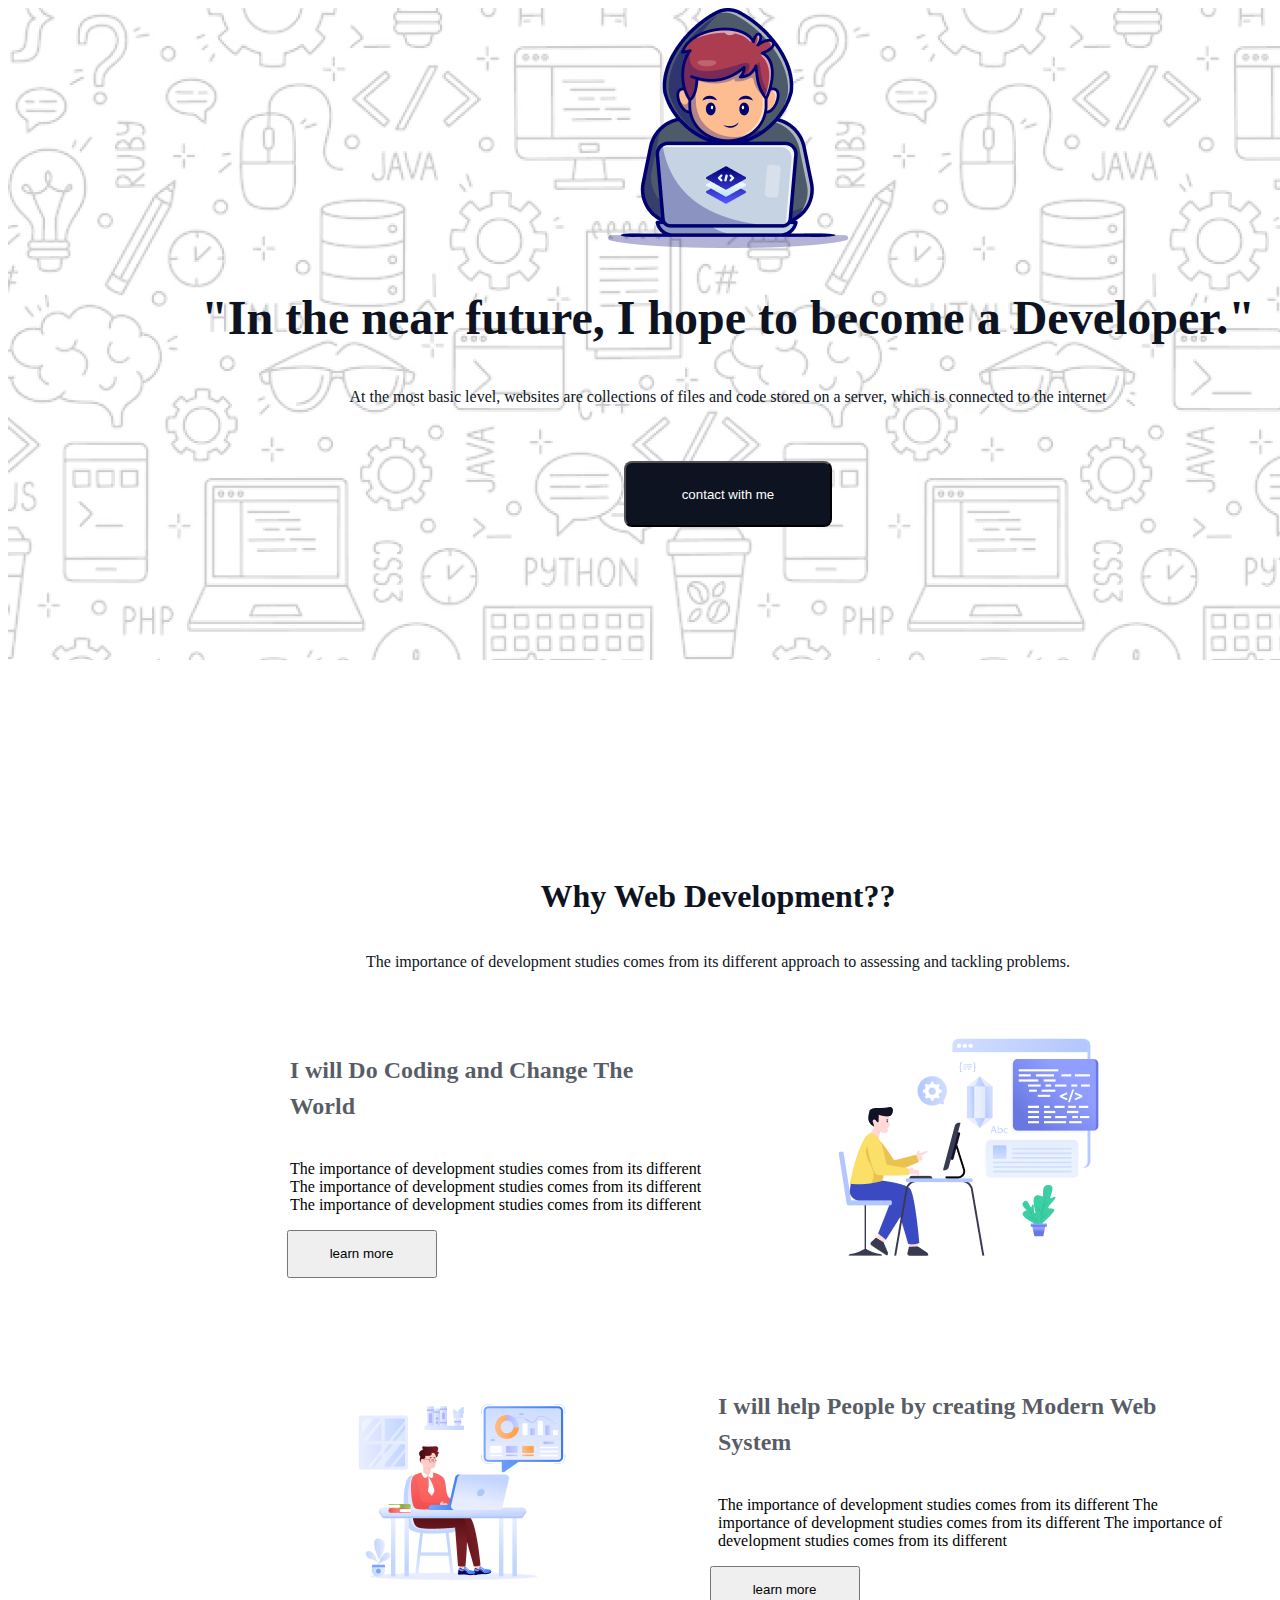
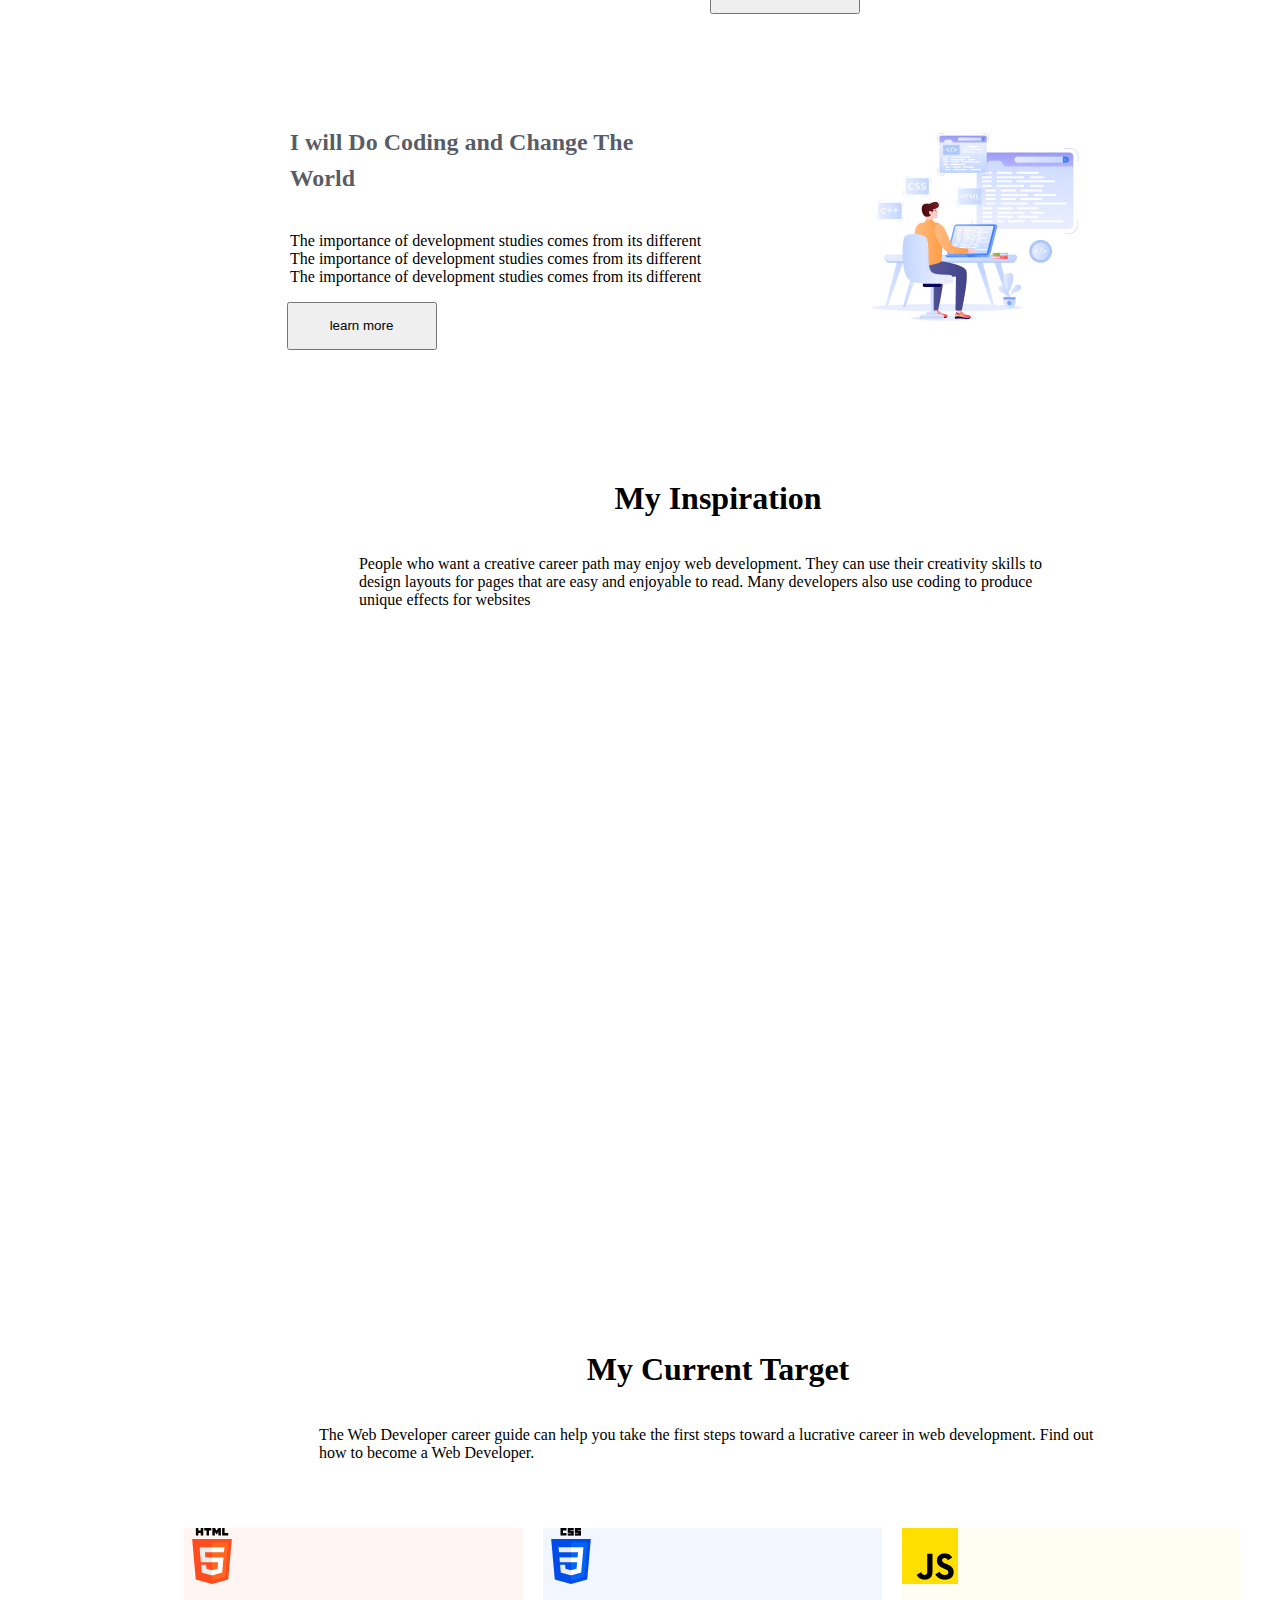
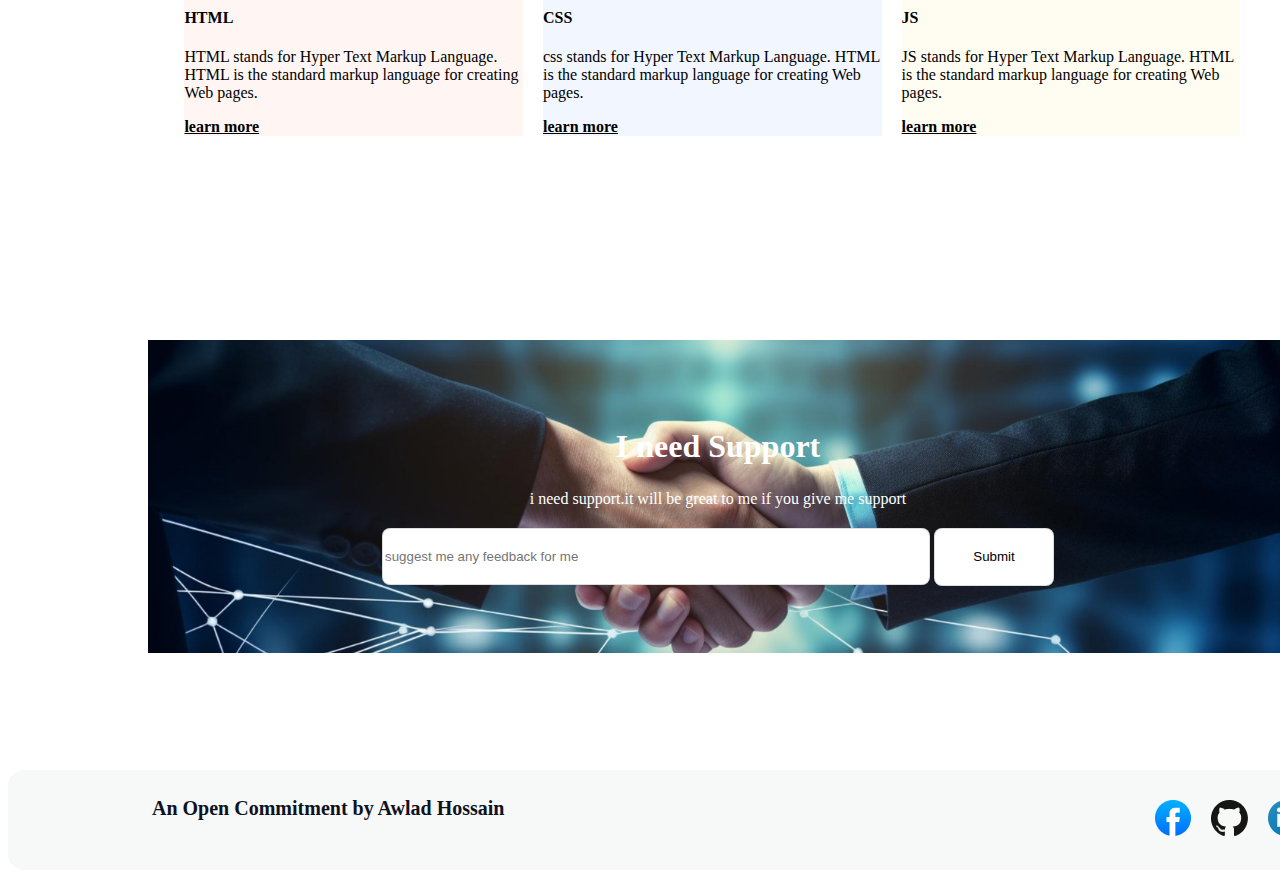
==== commit 0e11b908: "last part" ====
--- a/index.html
+++ b/index.html
@@ -25,7 +25,13 @@
     
     
                 </div>
-                <div><button class="btn">Contact with me </button></div>
+                <div> 
+                    
+                        <a href="http://127.0.0.1:5500/go-to-footer.html"> <button class="btn">contact with me</button></a>
+                    </div>
+
+                
+                </div>
 
     
             </div>
--- a/style/styles.css
+++ b/style/styles.css
@@ -36,7 +36,7 @@
 
 .btn{
     
-position: static;
+/* position: static; */
 width: 208px;
 height: 66px;
 border-radius: 8px;
@@ -44,13 +44,15 @@
 color:white;
 margin-top: 35px;
 
+
+
 }
 
 /* main */
 
 .development-container{
     
-border: 2px solid red;
+/* border: 2px solid red; */
 position: absolute;
 width: 1140px;
 /* height: 1393px; */
@@ -193,7 +195,7 @@
     width: 1140px;
     height: 614px;
 
-border: 2px solid blue;
+/* border: 2px solid blue; */
 }
 
 .inspiration-text{
@@ -226,7 +228,7 @@
     margin-top: 151px;
     width: 1140px;
     height: 460px;
-    border: 2px solid red;
+    /* border: 2px solid red; */
 
 }
 .my-targer-text{
@@ -276,7 +278,7 @@
     margin-top:150px;
     width: 1140px;
     height: 313px;
-    border: 2px solid red;
+    /* border: 2px solid red; */
     background-image: url(../assets/handshake.jpg);
     background-repeat: no-repeat;
     background-position: center;
@@ -342,7 +344,7 @@
     margin-top: 3150px;
     width: 1440px;
     height: 100px;
-    border: 2px solid red;
+    /* border: 2px solid red; */
     display: flex;
     justify-content: space-between;
     border-radius: 16px;
@@ -371,3 +373,5 @@
 text-align: center;
 margin-left: 10%;
 }
+
+
